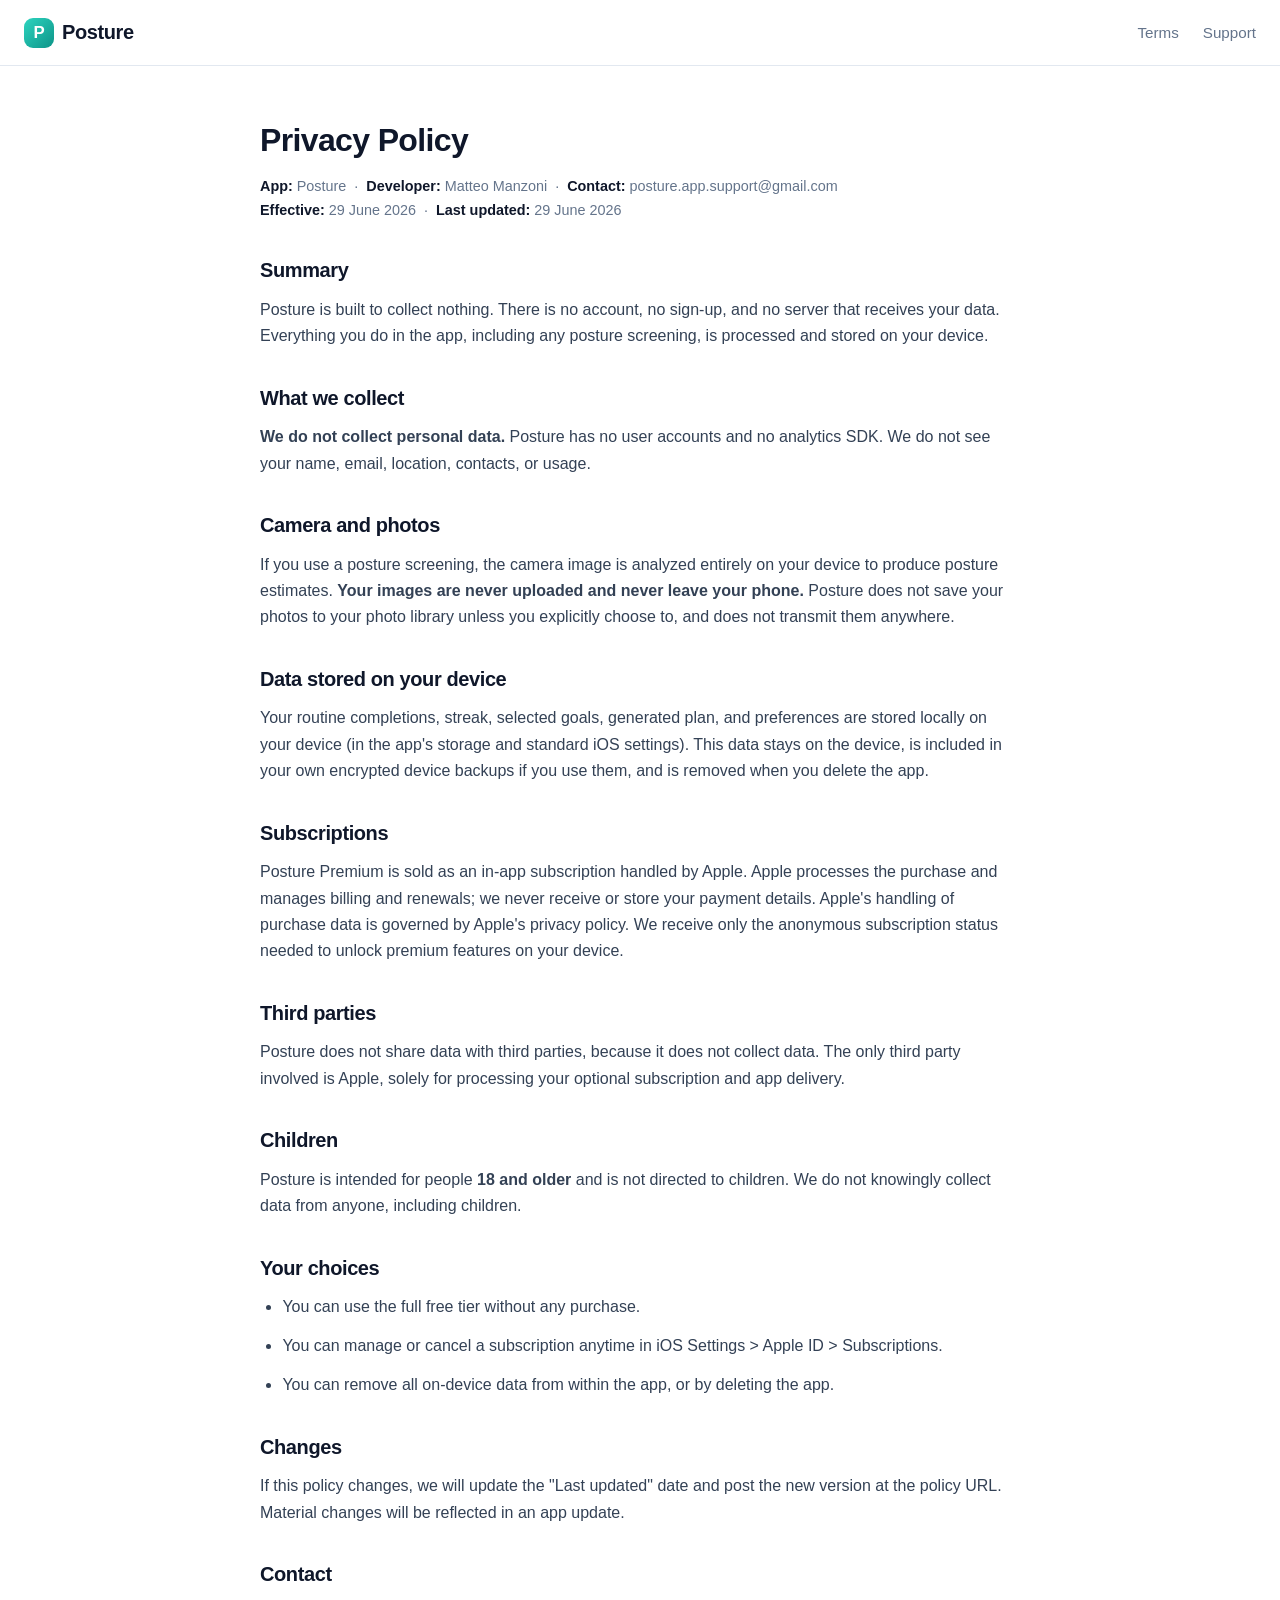
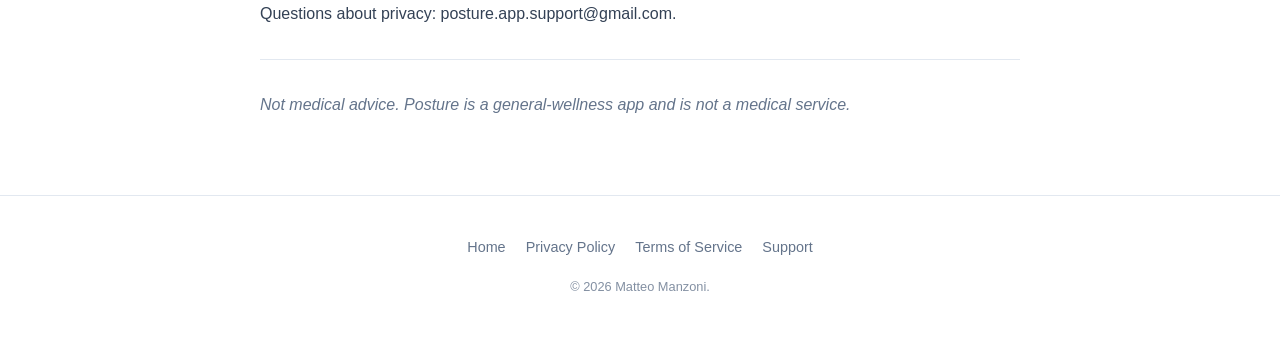
==== privacy.html @ d297b9b5 "Posture marketing site + legal pages" ====
<!DOCTYPE html>
<html lang="en">
<head>
  <meta charset="UTF-8">
  <meta name="viewport" content="width=device-width, initial-scale=1.0">
  <title>Privacy Policy - Posture</title>
  <link rel="stylesheet" href="style.css">
</head>
<body>
  <nav>
    <a class="brand" href="/posture/"><span class="mark">P</span> Posture</a>
    <div class="links">
      <a href="terms.html">Terms</a>
      <a href="support.html">Support</a>
    </div>
  </nav>

  <main class="wrap doc">
    <h1>Privacy Policy</h1>
    <p class="meta">
      <strong>App:</strong> Posture &nbsp;&middot;&nbsp;
      <strong>Developer:</strong> Matteo Manzoni &nbsp;&middot;&nbsp;
      <strong>Contact:</strong> posture.app.support@gmail.com<br>
      <strong>Effective:</strong> 29 June 2026 &nbsp;&middot;&nbsp;
      <strong>Last updated:</strong> 29 June 2026
    </p>

    <h2>Summary</h2>
    <p>Posture is built to collect nothing. There is no account, no sign-up, and no server that receives your data. Everything you do in the app, including any posture screening, is processed and stored on your device.</p>

    <h2>What we collect</h2>
    <p><strong>We do not collect personal data.</strong> Posture has no user accounts and no analytics SDK. We do not see your name, email, location, contacts, or usage.</p>

    <h2>Camera and photos</h2>
    <p>If you use a posture screening, the camera image is analyzed entirely on your device to produce posture estimates. <strong>Your images are never uploaded and never leave your phone.</strong> Posture does not save your photos to your photo library unless you explicitly choose to, and does not transmit them anywhere.</p>

    <h2>Data stored on your device</h2>
    <p>Your routine completions, streak, selected goals, generated plan, and preferences are stored locally on your device (in the app's storage and standard iOS settings). This data stays on the device, is included in your own encrypted device backups if you use them, and is removed when you delete the app.</p>

    <h2>Subscriptions</h2>
    <p>Posture Premium is sold as an in-app subscription handled by Apple. Apple processes the purchase and manages billing and renewals; we never receive or store your payment details. Apple's handling of purchase data is governed by Apple's privacy policy. We receive only the anonymous subscription status needed to unlock premium features on your device.</p>

    <h2>Third parties</h2>
    <p>Posture does not share data with third parties, because it does not collect data. The only third party involved is Apple, solely for processing your optional subscription and app delivery.</p>

    <h2>Children</h2>
    <p>Posture is intended for people <strong>18 and older</strong> and is not directed to children. We do not knowingly collect data from anyone, including children.</p>

    <h2>Your choices</h2>
    <ul>
      <li>You can use the full free tier without any purchase.</li>
      <li>You can manage or cancel a subscription anytime in iOS Settings &gt; Apple ID &gt; Subscriptions.</li>
      <li>You can remove all on-device data from within the app, or by deleting the app.</li>
    </ul>

    <h2>Changes</h2>
    <p>If this policy changes, we will update the "Last updated" date and post the new version at the policy URL. Material changes will be reflected in an app update.</p>

    <h2>Contact</h2>
    <p>Questions about privacy: posture.app.support@gmail.com.</p>

    <hr>
    <p><em>Not medical advice. Posture is a general-wellness app and is not a medical service.</em></p>
  </main>

  <footer>
    <div class="links">
      <a href="/posture/">Home</a>
      <a href="privacy.html">Privacy Policy</a>
      <a href="terms.html">Terms of Service</a>
      <a href="support.html">Support</a>
    </div>
    <p class="small">&copy; 2026 Matteo Manzoni.</p>
  </footer>
</body>
</html>
---- style.css ----
:root {
  --teal: #14b8a6;
  --teal-bright: #2dd4bf;
  --teal-dark: #0d9488;
  --ink: #0f172a;
  --body: #334155;
  --muted: #64748b;
  --line: #e2e8f0;
  --bg: #ffffff;
  --bg-soft: #f8fafc;
  --radius: 14px;
  --maxw: 760px;
}

* { margin: 0; padding: 0; box-sizing: border-box; }

html { scroll-behavior: smooth; }

body {
  font-family: -apple-system, BlinkMacSystemFont, "Segoe UI", Roboto, Helvetica, Arial, sans-serif;
  color: var(--body);
  line-height: 1.65;
  background: var(--bg);
  -webkit-font-smoothing: antialiased;
}

a { color: var(--teal-dark); text-decoration: none; }
a:hover { text-decoration: underline; }

.wrap { max-width: var(--maxw); margin: 0 auto; padding: 0 1.5rem; }

/* Nav */
nav {
  position: sticky; top: 0; z-index: 10;
  display: flex; justify-content: space-between; align-items: center;
  padding: 1rem 1.5rem;
  background: rgba(255,255,255,0.85);
  backdrop-filter: saturate(180%) blur(12px);
  border-bottom: 1px solid var(--line);
}
.brand {
  font-weight: 800; font-size: 1.25rem; color: var(--ink);
  letter-spacing: -0.02em; display: flex; align-items: center; gap: 0.5rem;
}
.brand .mark {
  display: inline-grid; place-items: center;
  width: 30px; height: 30px; border-radius: 9px;
  background: linear-gradient(135deg, var(--teal-bright), var(--teal-dark));
  color: #fff; font-weight: 900; font-size: 1.05rem;
}
nav .links { display: flex; gap: 1.5rem; font-size: 0.95rem; font-weight: 500; }
nav .links a { color: var(--muted); }
nav .links a:hover { color: var(--teal-dark); text-decoration: none; }

/* Hero */
.hero {
  text-align: center;
  padding: 5.5rem 1.5rem 4rem;
  background: radial-gradient(120% 120% at 50% 0%, #ecfdf5 0%, #ffffff 60%);
}
.hero h1 {
  font-size: clamp(2.1rem, 6vw, 3.3rem);
  line-height: 1.08; letter-spacing: -0.03em;
  color: var(--ink); margin-bottom: 1.1rem; font-weight: 800;
}
.hero h1 .accent { color: var(--teal-dark); }
.hero .sub {
  font-size: clamp(1.05rem, 2.5vw, 1.3rem);
  color: var(--muted); max-width: 560px; margin: 0 auto 2rem;
}
.cta {
  display: inline-block; padding: 0.85rem 1.8rem;
  background: var(--teal-dark); color: #fff; font-weight: 600;
  border-radius: 999px; font-size: 1rem;
}
.cta:hover { background: var(--teal); text-decoration: none; }
.cta.soon { opacity: 0.55; cursor: default; }
.hero .note { display: block; margin-top: 0.9rem; font-size: 0.85rem; color: var(--muted); }

/* Sections */
section.block { padding: 3.5rem 0; }
section.block.alt { background: var(--bg-soft); border-top: 1px solid var(--line); border-bottom: 1px solid var(--line); }
.kicker { text-transform: uppercase; letter-spacing: 0.12em; font-size: 0.78rem; font-weight: 700; color: var(--teal-dark); margin-bottom: 0.6rem; }
h2 { font-size: clamp(1.5rem, 4vw, 2rem); color: var(--ink); letter-spacing: -0.02em; margin-bottom: 1.5rem; font-weight: 800; }

.features { display: grid; grid-template-columns: repeat(auto-fit, minmax(220px, 1fr)); gap: 1.25rem; }
.feature { background: var(--bg); border: 1px solid var(--line); border-radius: var(--radius); padding: 1.5rem; }
.feature h3 { color: var(--ink); font-size: 1.1rem; margin-bottom: 0.4rem; font-weight: 700; }
.feature p { color: var(--muted); font-size: 0.95rem; }
.feature .ico { font-size: 1.5rem; margin-bottom: 0.6rem; display: block; }

.proof { font-size: clamp(1.3rem, 4vw, 1.9rem); font-weight: 700; color: var(--ink); letter-spacing: -0.02em; line-height: 1.3; }
.proof span { color: var(--teal-dark); }

/* Legal / content pages */
.doc { padding: 3rem 0 4rem; }
.doc h1 { font-size: 2rem; color: var(--ink); letter-spacing: -0.02em; margin-bottom: 0.5rem; }
.doc h2 { font-size: 1.25rem; margin: 2rem 0 0.6rem; }
.doc h3 { font-size: 1.05rem; color: var(--ink); margin: 1.2rem 0 0.4rem; }
.doc p, .doc li { color: var(--body); margin-bottom: 0.8rem; }
.doc ul { padding-left: 1.4rem; }
.doc .meta { color: var(--muted); font-size: 0.9rem; margin-bottom: 1.5rem; }
.doc .meta strong { color: var(--ink); }
.doc hr { border: none; border-top: 1px solid var(--line); margin: 2rem 0; }
.doc em { color: var(--muted); }

/* Footer */
footer { border-top: 1px solid var(--line); padding: 2.5rem 1.5rem; text-align: center; color: var(--muted); font-size: 0.9rem; }
footer .links { display: flex; gap: 1.25rem; justify-content: center; flex-wrap: wrap; margin-bottom: 1rem; }
footer .links a { color: var(--muted); }
footer .small { font-size: 0.8rem; opacity: 0.8; }
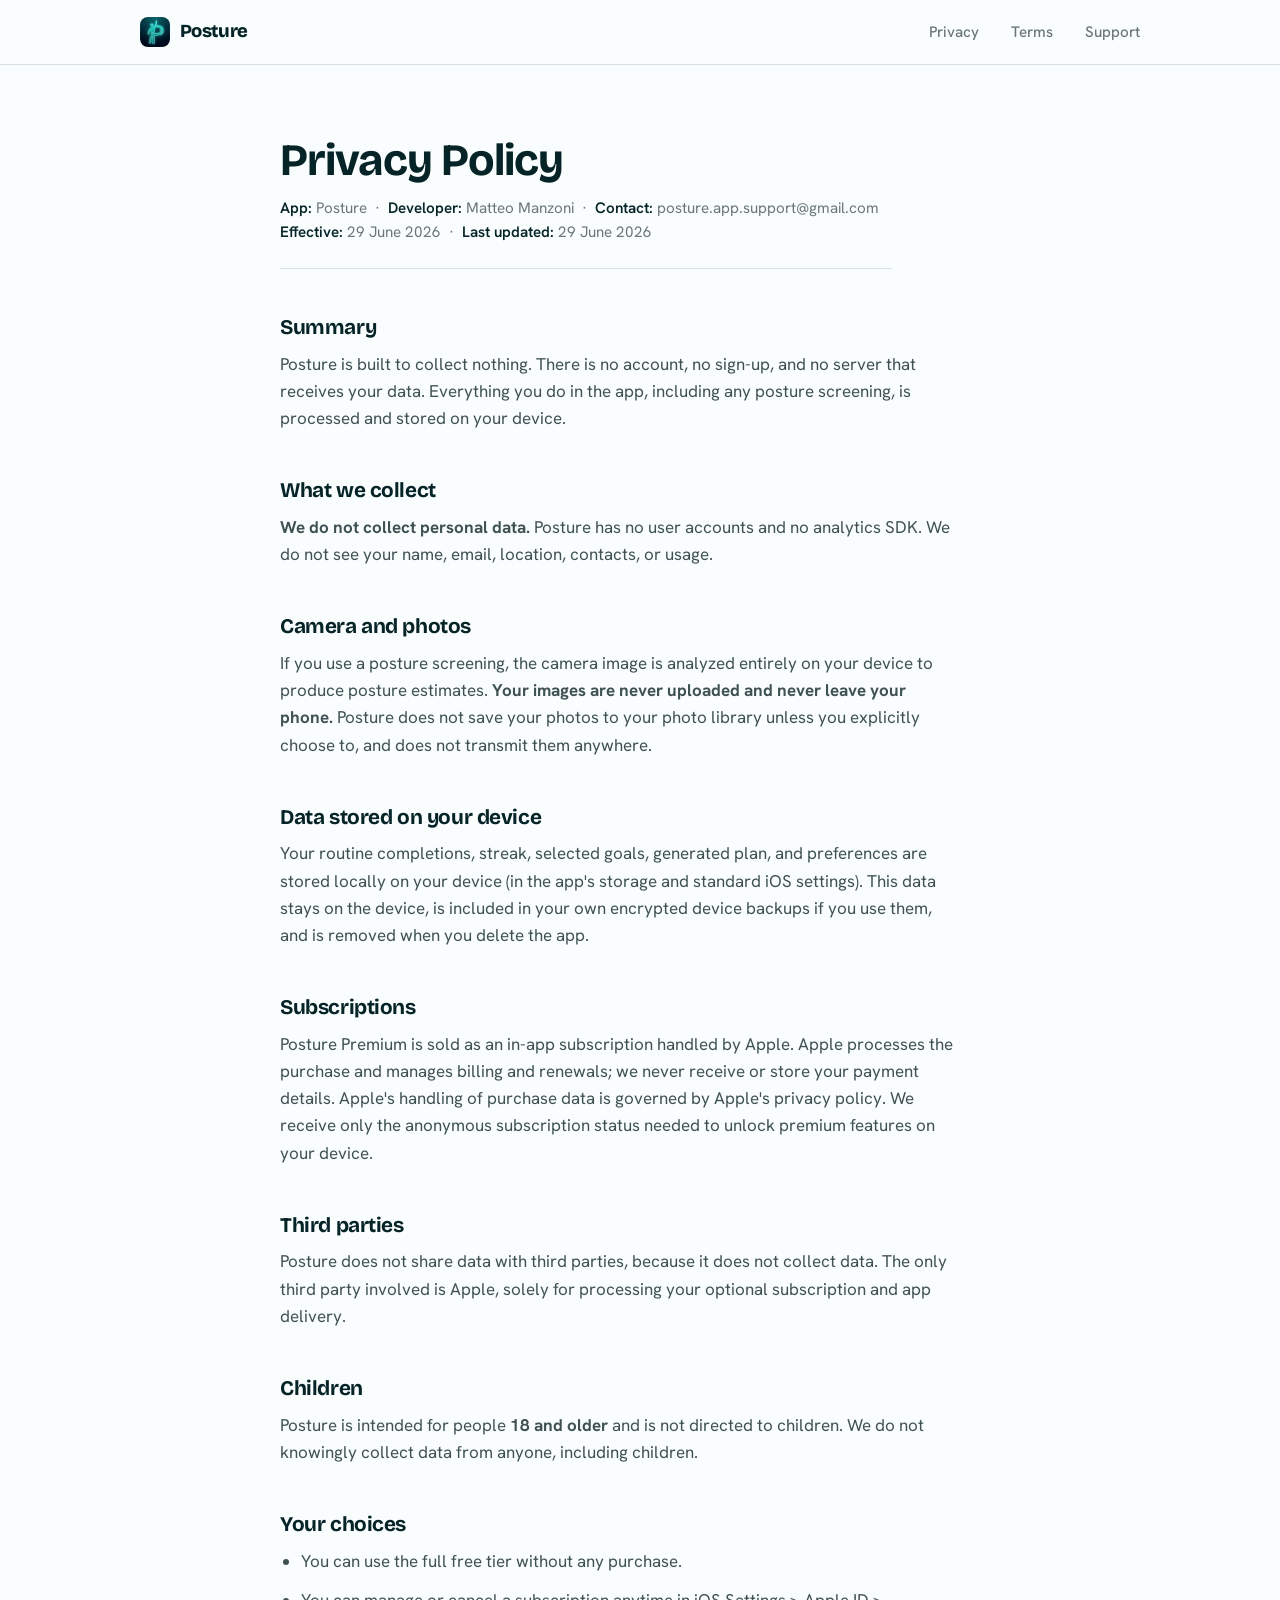
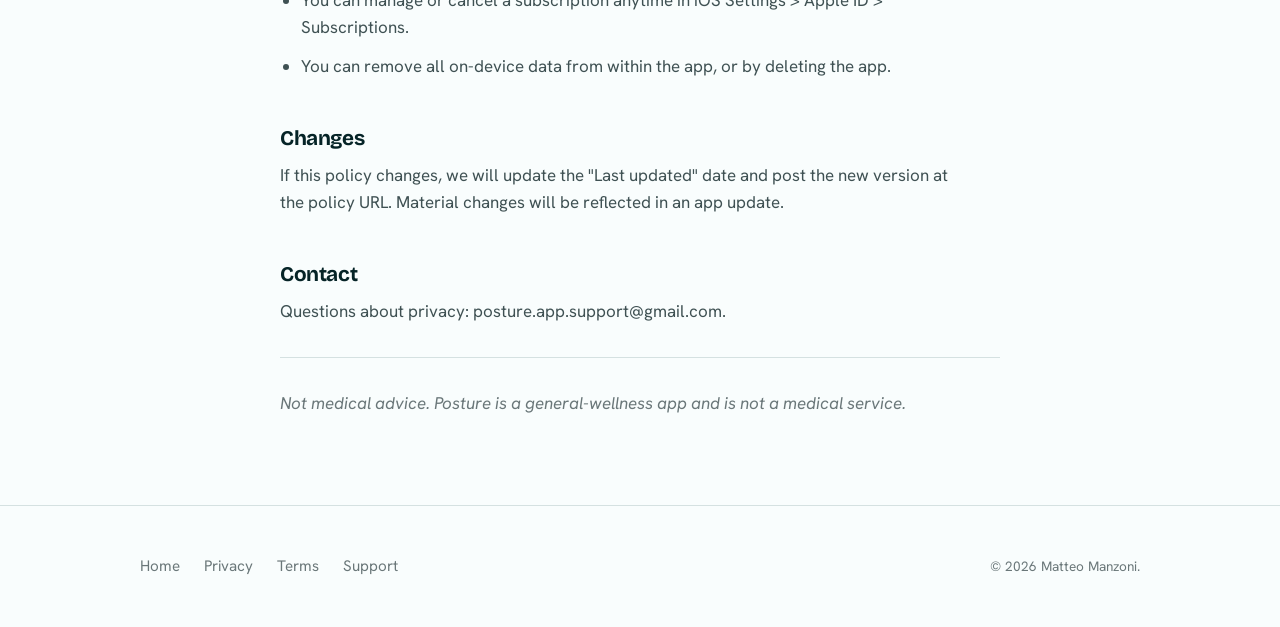
==== commit c78e4352: "Redesign: editorial layout, app-icon hero, brand type + color, scroll reveals" ====
--- a/privacy.html
+++ b/privacy.html
@@ -4,16 +4,20 @@
   <meta charset="UTF-8">
   <meta name="viewport" content="width=device-width, initial-scale=1.0">
   <title>Privacy Policy - Posture</title>
+  <link rel="icon" href="appicon.png">
   <link rel="stylesheet" href="style.css">
 </head>
 <body>
-  <nav>
-    <a class="brand" href="/posture/"><span class="mark">P</span> Posture</a>
-    <div class="links">
-      <a href="terms.html">Terms</a>
-      <a href="support.html">Support</a>
+  <header class="nav">
+    <div class="wrap">
+      <a class="brand" href="/posture-app/"><img src="appicon.png" alt=""> Posture</a>
+      <nav class="nav-links">
+        <a href="privacy.html">Privacy</a>
+        <a href="terms.html">Terms</a>
+        <a href="support.html">Support</a>
+      </nav>
     </div>
-  </nav>
+  </header>
 
   <main class="wrap doc">
     <h1>Privacy Policy</h1>
@@ -64,13 +68,15 @@
   </main>
 
   <footer>
-    <div class="links">
-      <a href="/posture/">Home</a>
-      <a href="privacy.html">Privacy Policy</a>
-      <a href="terms.html">Terms of Service</a>
-      <a href="support.html">Support</a>
+    <div class="wrap">
+      <div class="flinks">
+        <a href="/posture-app/">Home</a>
+        <a href="privacy.html">Privacy</a>
+        <a href="terms.html">Terms</a>
+        <a href="support.html">Support</a>
+      </div>
+      <p class="legal">&copy; 2026 Matteo Manzoni.</p>
     </div>
-    <p class="small">&copy; 2026 Matteo Manzoni.</p>
   </footer>
 </body>
 </html>
--- a/style.css
+++ b/style.css
@@ -1,111 +1,171 @@
+/* Posture - editorial light theme, teal drawn from the app icon */
+
+@import url('https://fonts.googleapis.com/css2?family=Bricolage+Grotesque:opsz,wght@12..96,500;12..96,600;12..96,700;12..96,800&family=Hanken+Grotesk:wght@400;500;600&display=swap');
+
 :root {
-  --teal: #14b8a6;
-  --teal-bright: #2dd4bf;
-  --teal-dark: #0d9488;
-  --ink: #0f172a;
-  --body: #334155;
-  --muted: #64748b;
-  --line: #e2e8f0;
-  --bg: #ffffff;
-  --bg-soft: #f8fafc;
-  --radius: 14px;
-  --maxw: 760px;
+  /* OKLCH, neutrals tinted toward the brand teal hue (~198) */
+  --bg:        oklch(0.992 0.004 198);
+  --surface:   oklch(0.972 0.008 198);
+  --ink:       oklch(0.24 0.035 205);
+  --body:      oklch(0.42 0.022 205);
+  --muted:     oklch(0.56 0.016 205);
+  --line:      oklch(0.90 0.012 198);
+  --teal:      oklch(0.66 0.135 196);
+  --teal-deep: oklch(0.50 0.115 200);
+  --teal-soft: oklch(0.95 0.03 196);
+  --dark:      oklch(0.26 0.04 215);
+
+  /* 4pt spacing scale, semantic */
+  --space-xs: 0.5rem;
+  --space-sm: 0.75rem;
+  --space-md: 1rem;
+  --space-lg: 1.5rem;
+  --space-xl: 2rem;
+  --space-2xl: 3rem;
+  --space-3xl: 5rem;
+  --space-4xl: clamp(5rem, 12vw, 9rem);
+
+  --maxw: 1080px;
+  --measure: 68ch;
 }
 
 * { margin: 0; padding: 0; box-sizing: border-box; }
-
-html { scroll-behavior: smooth; }
+html { scroll-behavior: smooth; -webkit-text-size-adjust: 100%; }
 
 body {
-  font-family: -apple-system, BlinkMacSystemFont, "Segoe UI", Roboto, Helvetica, Arial, sans-serif;
+  font-family: "Hanken Grotesk", -apple-system, BlinkMacSystemFont, sans-serif;
+  background: var(--bg);
   color: var(--body);
-  line-height: 1.65;
-  background: var(--bg);
+  line-height: 1.6;
+  font-size: 1.0625rem;
   -webkit-font-smoothing: antialiased;
+  text-rendering: optimizeLegibility;
+  overflow-x: hidden;
 }
 
-a { color: var(--teal-dark); text-decoration: none; }
-a:hover { text-decoration: underline; }
+h1, h2, h3 { font-family: "Bricolage Grotesque", sans-serif; color: var(--ink); line-height: 1.04; letter-spacing: -0.02em; font-weight: 700; }
 
-.wrap { max-width: var(--maxw); margin: 0 auto; padding: 0 1.5rem; }
+a { color: var(--teal-deep); text-decoration: none; }
+a:hover { color: var(--ink); }
 
-/* Nav */
-nav {
-  position: sticky; top: 0; z-index: 10;
-  display: flex; justify-content: space-between; align-items: center;
-  padding: 1rem 1.5rem;
-  background: rgba(255,255,255,0.85);
-  backdrop-filter: saturate(180%) blur(12px);
+.wrap { max-width: var(--maxw); margin: 0 auto; padding-inline: clamp(1.25rem, 5vw, 2.5rem); }
+
+/* ---------- Nav ---------- */
+header.nav {
+  position: sticky; top: 0; z-index: 20;
+  background: color-mix(in oklch, var(--bg) 82%, transparent);
+  backdrop-filter: saturate(150%) blur(10px);
   border-bottom: 1px solid var(--line);
 }
-.brand {
-  font-weight: 800; font-size: 1.25rem; color: var(--ink);
-  letter-spacing: -0.02em; display: flex; align-items: center; gap: 0.5rem;
+header.nav .wrap { display: flex; align-items: center; justify-content: space-between; height: 64px; }
+.brand { display: inline-flex; align-items: center; gap: 0.6rem; font-family: "Bricolage Grotesque", sans-serif; font-weight: 800; font-size: 1.15rem; color: var(--ink); letter-spacing: -0.02em; }
+.brand:hover { color: var(--ink); }
+.brand img { width: 30px; height: 30px; border-radius: 8px; display: block; }
+.nav-links { display: flex; gap: clamp(1rem, 3vw, 2rem); font-size: 0.95rem; font-weight: 500; }
+.nav-links a { color: var(--muted); }
+.nav-links a:hover { color: var(--teal-deep); }
+
+/* ---------- Buttons ---------- */
+.btn {
+  display: inline-flex; align-items: center; gap: 0.5rem;
+  font-weight: 600; font-size: 1rem;
+  padding: 0.8rem 1.5rem; border-radius: 10px;
+  background: var(--dark); color: oklch(0.98 0.01 196);
+  transition: transform 0.25s cubic-bezier(0.2,0.7,0.3,1), background 0.25s;
 }
-.brand .mark {
-  display: inline-grid; place-items: center;
-  width: 30px; height: 30px; border-radius: 9px;
-  background: linear-gradient(135deg, var(--teal-bright), var(--teal-dark));
-  color: #fff; font-weight: 900; font-size: 1.05rem;
+.btn:hover { background: var(--ink); color: oklch(0.99 0.01 196); transform: translateY(-2px); }
+.btn[aria-disabled="true"] { background: var(--surface); color: var(--muted); border: 1px solid var(--line); cursor: default; }
+.btn[aria-disabled="true"]:hover { transform: none; background: var(--surface); color: var(--muted); }
+.textlink { font-weight: 600; color: var(--teal-deep); }
+.textlink::after { content: " \2192"; }
+
+/* ---------- Hero ---------- */
+.hero { padding-block: clamp(3.5rem, 9vw, 7rem) var(--space-4xl); }
+.hero .wrap { display: grid; grid-template-columns: 1.35fr 1fr; gap: clamp(2rem, 6vw, 5rem); align-items: center; }
+.hero h1 { font-size: clamp(2.6rem, 6.5vw, 4.7rem); font-weight: 800; max-width: 16ch; }
+.hero h1 em { font-style: normal; color: var(--teal-deep); }
+.hero .lead { margin-top: var(--space-lg); font-size: clamp(1.1rem, 2vw, 1.3rem); color: var(--muted); max-width: 46ch; }
+.hero .actions { margin-top: var(--space-xl); display: flex; align-items: center; gap: var(--space-lg); flex-wrap: wrap; }
+.hero .fineprint { margin-top: var(--space-md); font-size: 0.9rem; color: var(--muted); }
+.hero-art { justify-self: center; position: relative; }
+.hero-art img {
+  width: clamp(190px, 26vw, 300px); height: auto; border-radius: 28px; display: block;
+  box-shadow: 0 30px 70px -30px oklch(0.40 0.10 210 / 0.55), 0 8px 20px -12px oklch(0.30 0.08 210 / 0.4);
 }
-nav .links { display: flex; gap: 1.5rem; font-size: 0.95rem; font-weight: 500; }
-nav .links a { color: var(--muted); }
-nav .links a:hover { color: var(--teal-dark); text-decoration: none; }
+.hero-art::before {
+  content: ""; position: absolute; inset: -18% -12% -22% -12%; z-index: -1;
+  background: radial-gradient(60% 55% at 50% 45%, var(--teal-soft), transparent 72%);
+}
 
-/* Hero */
-.hero {
-  text-align: center;
-  padding: 5.5rem 1.5rem 4rem;
-  background: radial-gradient(120% 120% at 50% 0%, #ecfdf5 0%, #ffffff 60%);
-}
-.hero h1 {
-  font-size: clamp(2.1rem, 6vw, 3.3rem);
-  line-height: 1.08; letter-spacing: -0.03em;
-  color: var(--ink); margin-bottom: 1.1rem; font-weight: 800;
-}
-.hero h1 .accent { color: var(--teal-dark); }
-.hero .sub {
-  font-size: clamp(1.05rem, 2.5vw, 1.3rem);
-  color: var(--muted); max-width: 560px; margin: 0 auto 2rem;
-}
-.cta {
-  display: inline-block; padding: 0.85rem 1.8rem;
-  background: var(--teal-dark); color: #fff; font-weight: 600;
-  border-radius: 999px; font-size: 1rem;
-}
-.cta:hover { background: var(--teal); text-decoration: none; }
-.cta.soon { opacity: 0.55; cursor: default; }
-.hero .note { display: block; margin-top: 0.9rem; font-size: 0.85rem; color: var(--muted); }
+/* ---------- Sections ---------- */
+section { padding-block: var(--space-4xl); }
+.section-head { max-width: 28ch; margin-bottom: var(--space-2xl); }
+.section-head h2 { font-size: clamp(1.9rem, 4.5vw, 3rem); font-weight: 700; }
+.section-head p { margin-top: var(--space-md); color: var(--muted); font-size: 1.1rem; max-width: 50ch; }
 
-/* Sections */
-section.block { padding: 3.5rem 0; }
-section.block.alt { background: var(--bg-soft); border-top: 1px solid var(--line); border-bottom: 1px solid var(--line); }
-.kicker { text-transform: uppercase; letter-spacing: 0.12em; font-size: 0.78rem; font-weight: 700; color: var(--teal-dark); margin-bottom: 0.6rem; }
-h2 { font-size: clamp(1.5rem, 4vw, 2rem); color: var(--ink); letter-spacing: -0.02em; margin-bottom: 1.5rem; font-weight: 800; }
+/* Steps - editorial, big numbers, not identical cards */
+.steps { display: grid; gap: clamp(2rem, 5vw, 3.5rem); }
+@media (min-width: 720px) { .steps { grid-template-columns: repeat(3, 1fr); gap: clamp(2rem, 4vw, 3rem); } }
+.step { display: grid; grid-template-columns: auto 1fr; gap: var(--space-lg); align-items: start; }
+@media (min-width: 720px) { .step { grid-template-columns: 1fr; gap: var(--space-md); } }
+.step .num { font-family: "Bricolage Grotesque", sans-serif; font-weight: 700; font-size: clamp(2.2rem, 5vw, 3.2rem); color: var(--teal); line-height: 1; }
+.step h3 { font-size: 1.3rem; margin-bottom: var(--space-xs); }
+.step p { color: var(--muted); max-width: 34ch; }
 
-.features { display: grid; grid-template-columns: repeat(auto-fit, minmax(220px, 1fr)); gap: 1.25rem; }
-.feature { background: var(--bg); border: 1px solid var(--line); border-radius: var(--radius); padding: 1.5rem; }
-.feature h3 { color: var(--ink); font-size: 1.1rem; margin-bottom: 0.4rem; font-weight: 700; }
-.feature p { color: var(--muted); font-size: 0.95rem; }
-.feature .ico { font-size: 1.5rem; margin-bottom: 0.6rem; display: block; }
+/* Privacy - full statement, dark to echo the icon */
+.privacy { background: var(--dark); color: oklch(0.92 0.02 198); border-radius: 0; }
+.privacy .wrap { padding-block: var(--space-4xl); }
+.privacy .statement { font-family: "Bricolage Grotesque", sans-serif; font-weight: 700; font-size: clamp(1.8rem, 5vw, 3.2rem); line-height: 1.12; letter-spacing: -0.02em; color: oklch(0.97 0.01 198); max-width: 18ch; }
+.privacy .statement b { color: var(--teal); font-weight: 700; }
+.privacy .blurb { margin-top: var(--space-lg); color: oklch(0.82 0.02 198); max-width: 52ch; font-size: 1.1rem; }
+.privacy .points { margin-top: var(--space-3xl); display: grid; gap: var(--space-xl); }
+@media (min-width: 720px) { .privacy .points { grid-template-columns: repeat(3, 1fr); gap: var(--space-2xl); } }
+.privacy .point { border-top: 1px solid oklch(0.45 0.04 210); padding-top: var(--space-md); }
+.privacy .point h4 { font-family: "Bricolage Grotesque", sans-serif; color: oklch(0.98 0.01 198); font-size: 1.15rem; font-weight: 600; margin-bottom: var(--space-xs); }
+.privacy .point p { color: oklch(0.80 0.02 198); font-size: 0.98rem; }
 
-.proof { font-size: clamp(1.3rem, 4vw, 1.9rem); font-weight: 700; color: var(--ink); letter-spacing: -0.02em; line-height: 1.3; }
-.proof span { color: var(--teal-dark); }
+/* Free tier - asymmetric statement */
+.free .wrap { display: grid; grid-template-columns: 1fr; gap: var(--space-lg); max-width: 760px; }
+.free h2 { font-size: clamp(1.8rem, 4.5vw, 2.8rem); max-width: 16ch; }
+.free p { color: var(--muted); font-size: 1.15rem; max-width: var(--measure); }
 
-/* Legal / content pages */
-.doc { padding: 3rem 0 4rem; }
-.doc h1 { font-size: 2rem; color: var(--ink); letter-spacing: -0.02em; margin-bottom: 0.5rem; }
-.doc h2 { font-size: 1.25rem; margin: 2rem 0 0.6rem; }
-.doc h3 { font-size: 1.05rem; color: var(--ink); margin: 1.2rem 0 0.4rem; }
-.doc p, .doc li { color: var(--body); margin-bottom: 0.8rem; }
-.doc ul { padding-left: 1.4rem; }
-.doc .meta { color: var(--muted); font-size: 0.9rem; margin-bottom: 1.5rem; }
-.doc .meta strong { color: var(--ink); }
-.doc hr { border: none; border-top: 1px solid var(--line); margin: 2rem 0; }
+/* ---------- Doc pages (privacy / terms / support) ---------- */
+.doc { padding-block: clamp(2.5rem, 6vw, 4.5rem); }
+.doc.wrap { max-width: 800px; }
+.doc h1 { font-size: clamp(2rem, 5vw, 2.8rem); margin-bottom: var(--space-sm); }
+.doc h2 { font-size: 1.3rem; margin-top: var(--space-2xl); margin-bottom: var(--space-sm); }
+.doc h3 { font-family: "Bricolage Grotesque", sans-serif; font-size: 1.08rem; color: var(--ink); margin-top: var(--space-lg); margin-bottom: var(--space-xs); font-weight: 600; }
+.doc p, .doc li { color: var(--body); margin-bottom: var(--space-md); max-width: var(--measure); }
+.doc ul { padding-left: 1.3rem; }
+.doc li { margin-bottom: var(--space-sm); }
+.doc .meta { color: var(--muted); font-size: 0.95rem; margin-bottom: var(--space-xl); padding-bottom: var(--space-lg); border-bottom: 1px solid var(--line); }
+.doc .meta strong { color: var(--ink); font-weight: 600; }
+.doc hr { border: none; border-top: 1px solid var(--line); margin-block: var(--space-xl); }
 .doc em { color: var(--muted); }
 
-/* Footer */
-footer { border-top: 1px solid var(--line); padding: 2.5rem 1.5rem; text-align: center; color: var(--muted); font-size: 0.9rem; }
-footer .links { display: flex; gap: 1.25rem; justify-content: center; flex-wrap: wrap; margin-bottom: 1rem; }
-footer .links a { color: var(--muted); }
-footer .small { font-size: 0.8rem; opacity: 0.8; }
+/* ---------- Footer ---------- */
+footer { border-top: 1px solid var(--line); padding-block: var(--space-2xl); }
+footer .wrap { display: flex; flex-wrap: wrap; gap: var(--space-lg); justify-content: space-between; align-items: center; }
+footer .flinks { display: flex; gap: var(--space-lg); flex-wrap: wrap; font-size: 0.95rem; }
+footer .flinks a { color: var(--muted); }
+footer .flinks a:hover { color: var(--teal-deep); }
+footer .legal { color: var(--muted); font-size: 0.85rem; max-width: 40ch; }
+
+/* ---------- Motion ---------- */
+.reveal { opacity: 0; transform: translateY(18px); transition: opacity 0.7s cubic-bezier(0.2,0.7,0.3,1), transform 0.7s cubic-bezier(0.2,0.7,0.3,1); }
+.reveal.in { opacity: 1; transform: none; }
+[data-delay="1"] { transition-delay: 0.08s; }
+[data-delay="2"] { transition-delay: 0.16s; }
+[data-delay="3"] { transition-delay: 0.24s; }
+
+@media (prefers-reduced-motion: reduce) {
+  * { scroll-behavior: auto; }
+  .reveal { opacity: 1; transform: none; transition: none; }
+  .btn:hover { transform: none; }
+}
+
+@media (max-width: 720px) {
+  .hero .wrap { grid-template-columns: 1fr; }
+  .hero-art { order: -1; justify-self: start; }
+  .hero h1 { max-width: 100%; }
+}
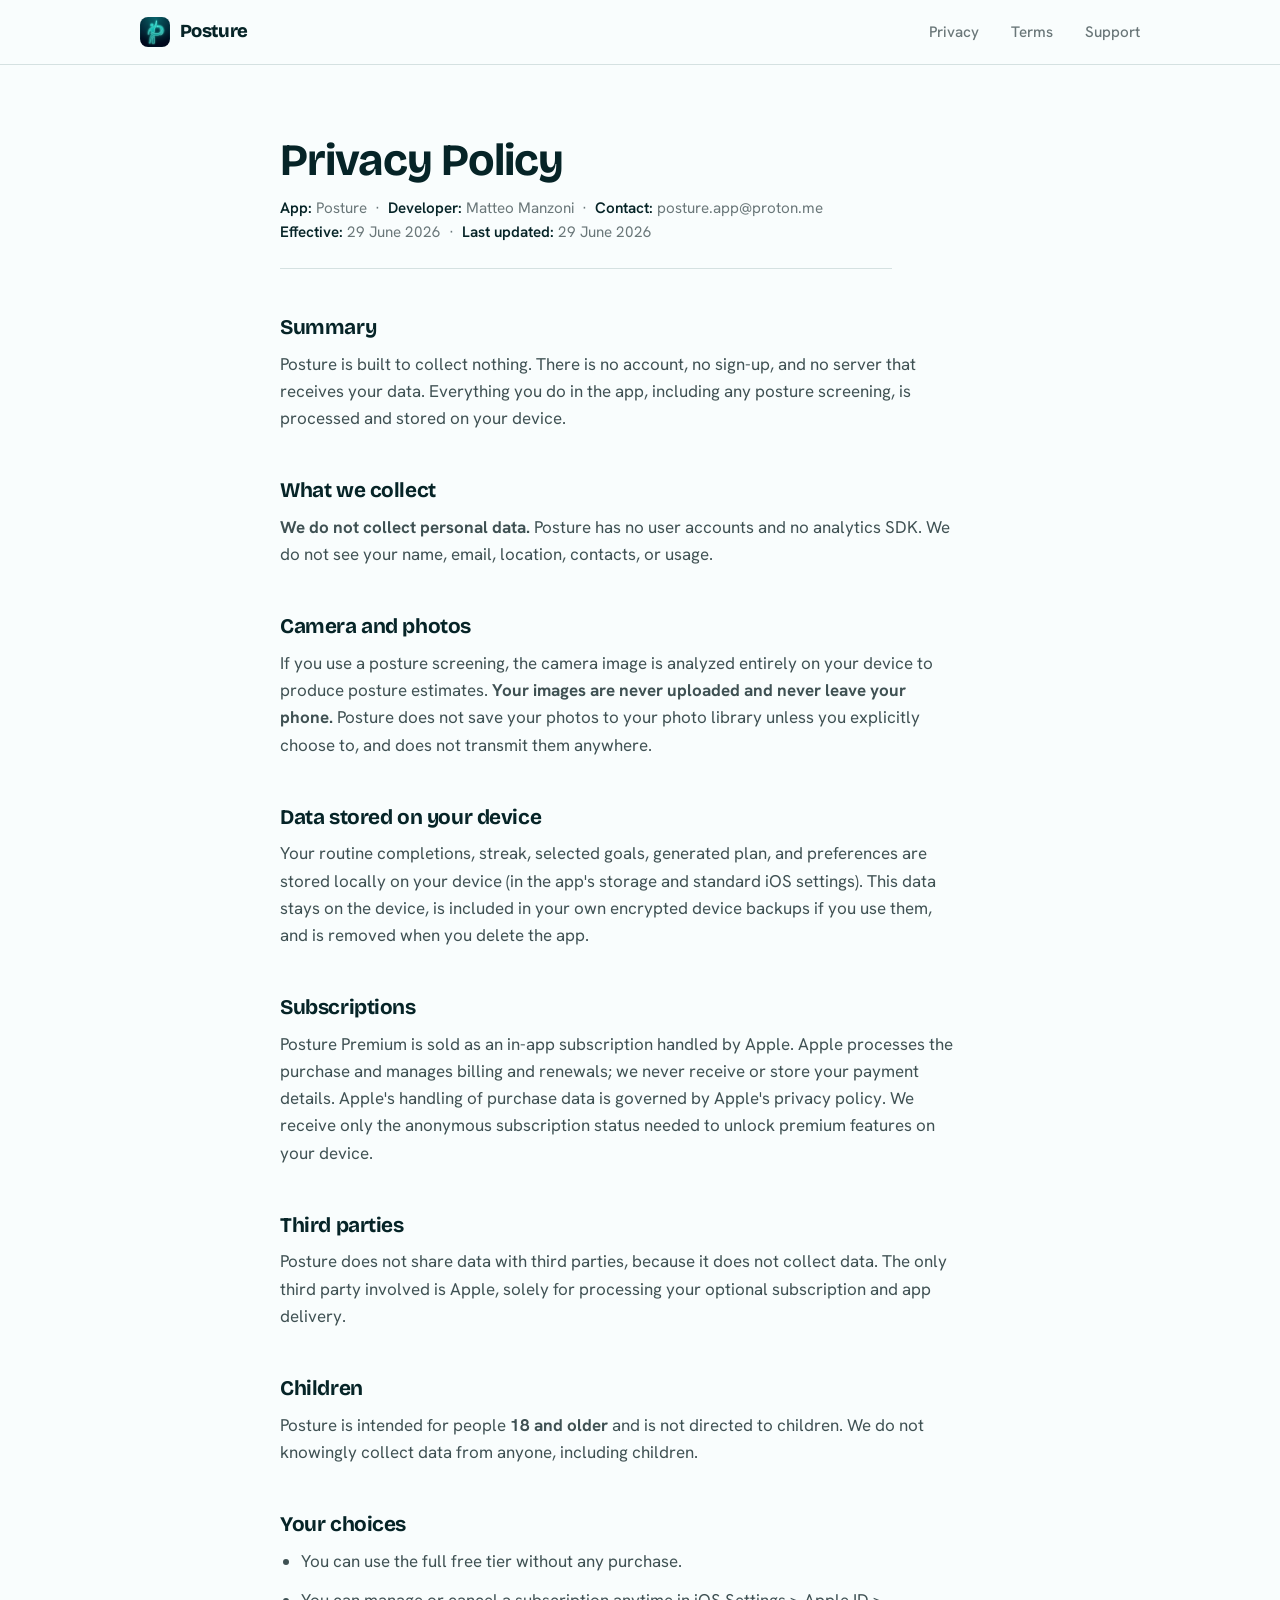
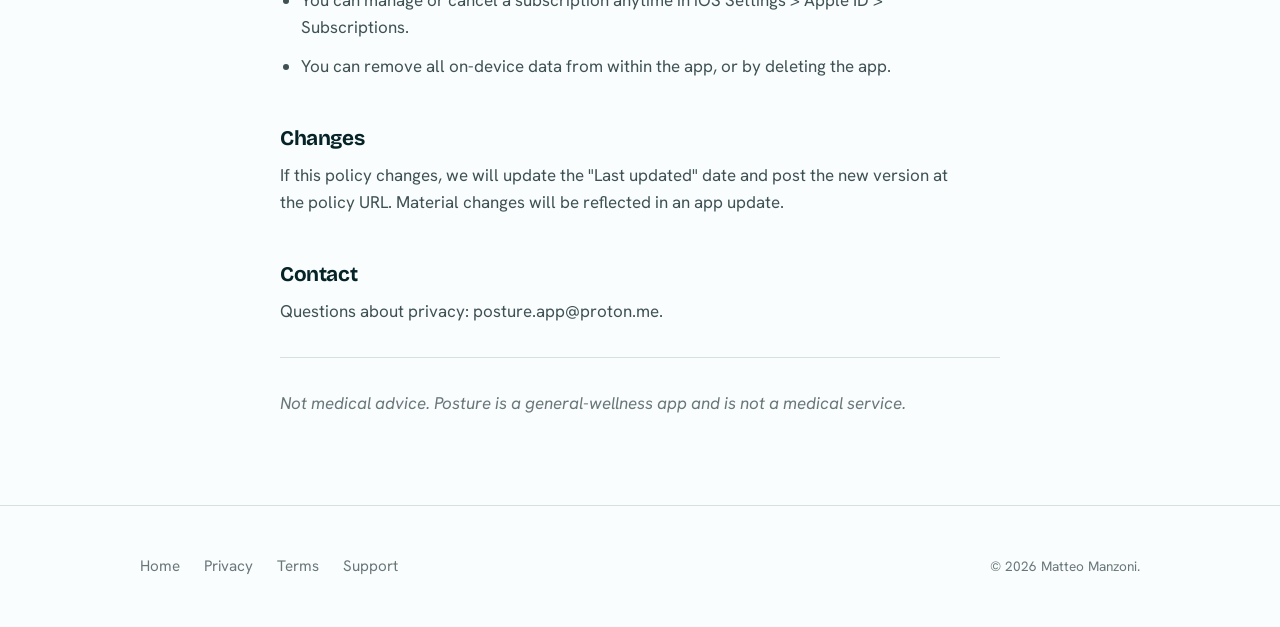
==== commit 613c94e3: "Set support email to posture.app@proton.me" ====
--- a/privacy.html
+++ b/privacy.html
@@ -24,7 +24,7 @@
     <p class="meta">
       <strong>App:</strong> Posture &nbsp;&middot;&nbsp;
       <strong>Developer:</strong> Matteo Manzoni &nbsp;&middot;&nbsp;
-      <strong>Contact:</strong> posture.app.support@gmail.com<br>
+      <strong>Contact:</strong> posture.app@proton.me<br>
       <strong>Effective:</strong> 29 June 2026 &nbsp;&middot;&nbsp;
       <strong>Last updated:</strong> 29 June 2026
     </p>
@@ -61,7 +61,7 @@
     <p>If this policy changes, we will update the "Last updated" date and post the new version at the policy URL. Material changes will be reflected in an app update.</p>
 
     <h2>Contact</h2>
-    <p>Questions about privacy: posture.app.support@gmail.com.</p>
+    <p>Questions about privacy: posture.app@proton.me.</p>
 
     <hr>
     <p><em>Not medical advice. Posture is a general-wellness app and is not a medical service.</em></p>
